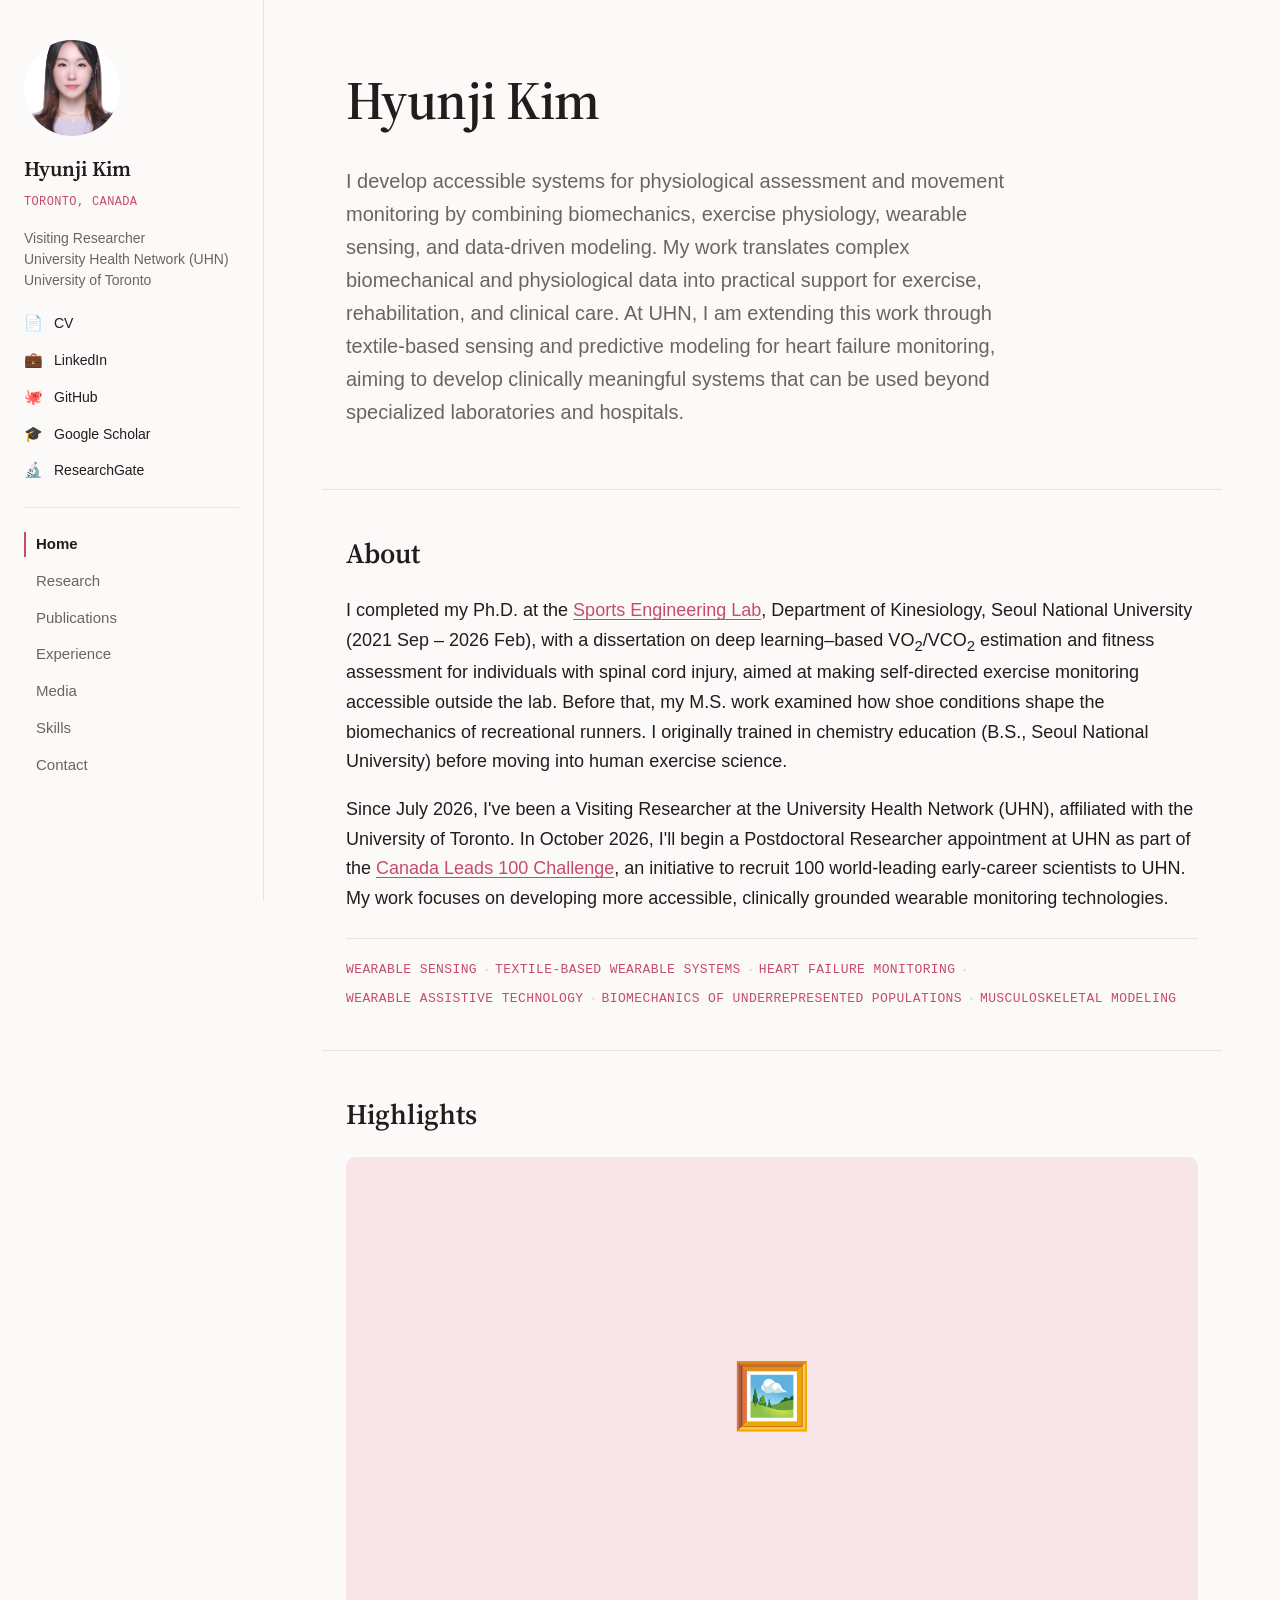
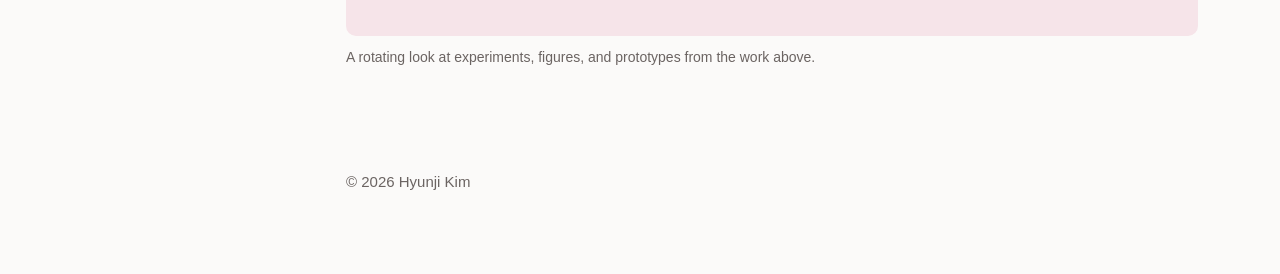
==== index.html @ 4e3962fc "Redesign Skills page so it reads as a page, not a CV dump - Languages: each on its own row with a fl" ====
<!doctype html>
<html lang="en">
<head>
<meta charset="UTF-8">
<meta name="viewport" content="width=device-width, initial-scale=1">
<title>Hyunji Kim</title>
<meta name="description" content="Hyunji Kim — Visiting Researcher, University Health Network (UHN) / University of Toronto. Wearable sensing, textile-based wearable systems, biomechanics.">
<link rel="stylesheet" href="style.css?v=5">
</head>
<body>

<div class="app-shell">
  <aside class="sidebar">
    <div class="sidebar-top">
      <div class="sidebar-photo">
        <img src="photo.jpg" alt="Hyunji Kim" onerror="this.style.display='none'; this.nextElementSibling.style.display='flex';">
        <div class="sidebar-photo-fallback">HK</div>
      </div>
      <div class="sidebar-id">
        <a class="sidebar-name" href="index.html">Hyunji Kim</a>
        <p class="sidebar-location">Toronto, Canada</p>
      </div>
    </div>
    <p class="sidebar-role">Visiting Researcher<br>University Health Network (UHN)<br>University of Toronto</p>
    <div class="sidebar-links">
      <a href="https://drive.google.com/file/d/1wwev5_-OX1BcI0KfvLyifdSJuhHzYDey/view?usp=sharing" target="_blank" rel="noopener" aria-label="CV"><span class="link-icon">📄</span><span class="link-label">CV</span></a>
      <a href="https://www.linkedin.com/in/hyunjikim1/" target="_blank" rel="noopener" aria-label="LinkedIn"><span class="link-icon">💼</span><span class="link-label">LinkedIn</span></a>
      <a href="https://github.com/HyunjiKimv" target="_blank" rel="noopener" aria-label="GitHub"><span class="link-icon">🐙</span><span class="link-label">GitHub</span></a>
      <a href="https://scholar.google.co.kr/citations?hl=ko&user=TRpmw5oAAAAJ" target="_blank" rel="noopener" aria-label="Google Scholar"><span class="link-icon">🎓</span><span class="link-label">Google Scholar</span></a>
      <a href="https://www.researchgate.net/profile/Hyunji-Kim-32" target="_blank" rel="noopener" aria-label="ResearchGate"><span class="link-icon">🔬</span><span class="link-label">ResearchGate</span></a>
    </div>
    <nav class="sidebar-nav">
      <a href="index.html" class="active">Home</a>
      <a href="research.html">Research</a>
      <a href="publications.html">Publications</a>
      <a href="experience.html">Experience</a>
      <a href="media.html">Media</a>
      <a href="skills.html">Skills</a>
      <a href="contact.html">Contact</a>
    </nav>
  </aside>

  <div class="main-col">
    <main>

      <section class="hero wrap">
        <h1>Hyunji Kim</h1>
        <p class="hero-lead">
          I develop accessible systems for physiological assessment and movement monitoring by combining biomechanics,
          exercise physiology, wearable sensing, and data-driven modeling. My work translates complex biomechanical and
          physiological data into practical support for exercise, rehabilitation, and clinical care. At UHN, I am extending
          this work through textile-based sensing and predictive modeling for heart failure monitoring, aiming to develop
          clinically meaningful systems that can be used beyond specialized laboratories and hospitals.
        </p>
      </section>

      <section id="about" class="section wrap">
        <h2>About</h2>
        <p>
          I completed my Ph.D. at the <a href="https://sports-engineering-lab.snu.ac.kr/" target="_blank" rel="noopener noreferrer">Sports Engineering Lab</a>, Department of Kinesiology, Seoul National
          University (2021 Sep – 2026 Feb), with a dissertation on deep learning–based VO<sub>2</sub>/VCO<sub>2</sub>
          estimation and fitness assessment for individuals with spinal cord injury, aimed at making
          self-directed exercise monitoring accessible outside the lab. Before that, my M.S. work examined
          how shoe conditions shape the biomechanics of recreational runners. I originally trained in
          chemistry education (B.S., Seoul National University) before moving into human exercise science.
        </p>
        <p>
          Since July 2026, I've been a Visiting Researcher at the University Health Network (UHN), affiliated
          with the University of Toronto. In October 2026, I'll begin a Postdoctoral Researcher appointment at UHN
          as part of the <a href="https://www.uhn.ca/corporate/News/Pages/canada-leads-uhn-launches-strategy-to-attract-world-leading-early-career-scientists.aspx"
         target="_blank" rel="noopener noreferrer">Canada Leads 100 Challenge</a>, an initiative to recruit 100 world-leading early-career scientists
          to UHN. My work focuses on developing more accessible, clinically grounded wearable monitoring technologies.
        </p>
        <div class="pillbox">
          <span class="pill">Wearable sensing</span>
          <span class="pill">Textile-based wearable systems</span>
          <span class="pill">Heart failure monitoring</span>
          <span class="pill">Wearable assistive technology</span>
          <span class="pill">Biomechanics of underrepresented populations</span>
          <span class="pill">Musculoskeletal modeling</span>
        </div>
      </section>

      <section id="highlights" class="section wrap">
        <h2>Highlights</h2>
        <div class="highlight-slideshow">
          <div class="highlight-slideshow-fallback">🖼️</div>
          <img class="highlight-slide" style="animation-delay:0s" src="images/highlights/1.jpg" alt="Research highlight 1" loading="lazy" onerror="this.style.display='none';">
          <img class="highlight-slide" style="animation-delay:5s" src="images/highlights/2.jpg" alt="Research highlight 2" loading="lazy" onerror="this.style.display='none';">
          <img class="highlight-slide" style="animation-delay:10s" src="images/highlights/3.jpg" alt="Research highlight 3" loading="lazy" onerror="this.style.display='none';">
          <img class="highlight-slide" style="animation-delay:15s" src="images/highlights/4.jpg" alt="Research highlight 4" loading="lazy" onerror="this.style.display='none';">
          <img class="highlight-slide" style="animation-delay:20s" src="images/highlights/5.jpg" alt="Research highlight 5" loading="lazy" onerror="this.style.display='none';">
        </div>
        <p class="highlight-caption">A rotating look at experiments, figures, and prototypes from the work above.</p>
      </section>

    </main>

    <footer class="site-footer wrap">
      <p>&copy; 2026 Hyunji Kim</p>
    </footer>
  </div>
</div>

</body>
</html>
---- style.css ----
@import url('https://fonts.googleapis.com/css2?family=Source+Serif+4:ital,opsz,wght@0,8..60,400..700;1,8..60,400..700&display=swap');

:root {
  --bg: #fbfaf9;
  --surface: #ffffff;
  --text: #201d1c;
  --text-muted: #6b6462;
  --border: #e7e2df;
  --accent: #c74b6b;
  --accent-soft: #f6e4e9;
  --radius: 10px;
  --max-width: 900px;
  --font-display: 'Source Serif 4', Georgia, 'Noto Serif KR', serif;
  --font-mono: ui-monospace, SFMono-Regular, Menlo, Consolas, monospace;
}

@media (prefers-color-scheme: dark) {
  :root {
    --bg: #16130f;
    --surface: #1e1a17;
    --text: #f1ece8;
    --text-muted: #ab9f9a;
    --border: #322c28;
    --accent: #e8879e;
    --accent-soft: #3a2229;
  }
}

* { box-sizing: border-box; }

html { scroll-behavior: smooth; }

body {
  margin: 0;
  background: var(--bg);
  color: var(--text);
  font-family: -apple-system, BlinkMacSystemFont, "Segoe UI", "Noto Sans KR", Pretendard, Roboto, sans-serif;
  line-height: 1.65;
  font-size: 18px;
}

h1, h2, h3, h4, h5, h6 {
  font-family: var(--font-display);
  font-weight: 600;
  margin: 0;
}

.wrap {
  max-width: var(--max-width);
  margin: 0 auto;
  padding: 0 24px;
}

/* App shell + persistent sidebar */
.app-shell {
  display: flex;
  align-items: flex-start;
}

.main-col {
  flex: 1;
  min-width: 0;
}

.sidebar {
  width: 264px;
  flex-shrink: 0;
  padding: 40px 24px;
  border-right: 1px solid var(--border);
  position: sticky;
  top: 0;
  height: 100vh;
  overflow-y: auto;
  display: flex;
  flex-direction: column;
  background: var(--bg);
  z-index: 20;
}

.sidebar-top {
  display: flex;
  flex-direction: column;
  align-items: flex-start;
}

.sidebar-photo {
  position: relative;
  width: 96px;
  height: 96px;
  border-radius: 50%;
  overflow: hidden;
  background: var(--accent-soft);
  margin-bottom: 16px;
  flex-shrink: 0;
}

.sidebar-photo img {
  width: 100%;
  height: 100%;
  object-fit: cover;
  display: block;
}

.sidebar-photo-fallback {
  display: none;
  width: 100%;
  height: 100%;
  align-items: center;
  justify-content: center;
  color: var(--accent);
  font-size: 26px;
  font-weight: 700;
}

.sidebar-id {
  display: flex;
  flex-direction: column;
}

.sidebar-name {
  display: block;
  font-family: var(--font-display);
  font-weight: 600;
  font-size: 21px;
  color: var(--text);
  text-decoration: none;
  margin-bottom: 6px;
}

.sidebar-location {
  font-family: var(--font-mono);
  font-size: 12px;
  text-transform: uppercase;
  letter-spacing: 0.03em;
  color: var(--accent);
  margin: 0;
}

.sidebar-role {
  font-size: 14px;
  line-height: 1.5;
  color: var(--text-muted);
  margin: 16px 0 20px;
}

.sidebar-links {
  display: flex;
  flex-direction: column;
  gap: 12px;
  padding-bottom: 24px;
  margin-bottom: 24px;
  border-bottom: 1px solid var(--border);
}

.sidebar-links a {
  display: flex;
  align-items: center;
  gap: 10px;
  font-size: 14px;
  color: var(--text);
  text-decoration: none;
}

.sidebar-links a:hover { color: var(--accent); }

.link-icon {
  display: inline-flex;
  width: 20px;
  flex-shrink: 0;
  font-size: 15px;
}

.sidebar-nav {
  display: flex;
  flex-direction: column;
  gap: 12px;
}

.sidebar-nav a {
  font-size: 15px;
  color: var(--text-muted);
  text-decoration: none;
  border-left: 2px solid transparent;
  padding-left: 10px;
}

.sidebar-nav a:hover { color: var(--text); }

.sidebar-nav a.active {
  color: var(--text);
  font-weight: 600;
  border-left-color: var(--accent);
}

@media (max-width: 860px) {
  .app-shell { flex-direction: column; }

  .sidebar {
    width: 100%;
    height: auto;
    max-height: 100vh;
    border-right: none;
    border-bottom: 1px solid var(--border);
    padding: 14px 20px;
    gap: 12px;
  }

  .sidebar-top {
    flex-direction: row;
    align-items: center;
    gap: 12px;
  }

  .sidebar-photo {
    width: 40px;
    height: 40px;
    margin-bottom: 0;
  }

  .sidebar-name { font-size: 17px; margin-bottom: 2px; }

  .sidebar-role { display: none; }

  .sidebar-links {
    flex-direction: row;
    gap: 18px;
    padding-bottom: 12px;
    margin-bottom: 12px;
    overflow-x: auto;
  }

  .sidebar-links a { flex-shrink: 0; }

  .link-label { display: none; }

  .link-icon { font-size: 20px; width: auto; }

  .sidebar-nav {
    flex-direction: row;
    overflow-x: auto;
    gap: 20px;
  }

  .sidebar-nav a {
    border-left: none;
    border-bottom: 2px solid transparent;
    padding-left: 0;
    padding-bottom: 3px;
    white-space: nowrap;
  }

  .sidebar-nav a.active {
    border-left-color: transparent;
    border-bottom-color: var(--accent);
  }
}

/* Hero */
.hero {
  padding: 56px 24px 40px;
}

.eyebrow {
  display: block;
  color: var(--accent);
  font-family: var(--font-display);
  font-style: normal;
  font-weight: 600;
  font-size: 19px;
  margin: 0 0 10px;
}

.hero h1 {
  font-family: var(--font-display);
  font-weight: 600;
  font-size: 54px;
  margin: 0 0 18px;
  letter-spacing: -0.01em;
}

.hero-lead {
  color: var(--text-muted);
  font-size: 20px;
  max-width: 60ch;
}

.hero-lead a,
#about p a {
  color: var(--accent);
  text-decoration-color: var(--accent);
  text-decoration-thickness: 1px;
  text-underline-offset: 3px;
}

.hero-lead a:hover,
#about p a:hover {
  color: var(--text);
  text-decoration-color: var(--accent);
}

.hero-links {
  display: flex;
  flex-wrap: wrap;
  gap: 10px;
  margin-top: 22px;
}


.btn {
  display: inline-block;
  padding: 9px 18px;
  border-radius: 999px;
  border: 1px solid var(--border);
  color: var(--text);
  text-decoration: none;
  font-size: 15px;
  background: var(--surface);
}

.btn:hover { border-color: var(--accent); color: var(--accent); }

.btn-primary {
  background: var(--accent);
  border-color: var(--accent);
  color: #fff;
}

.btn-primary:hover { color: #fff; opacity: 0.9; }

/* Sections */
.section {
  padding: 40px 24px;
  border-top: 1px solid var(--border);
}

.section h2 {
  font-family: var(--font-display);
  font-weight: 600;
  font-size: 28px;
  margin: 0 0 20px;
}

.sub {
  font-size: 25px;
  margin: 40px 0 16px;
  padding-bottom: 10px;
  border-bottom: 2px solid var(--border);
}

.sub:first-of-type { margin-top: 32px; }

/* Page title */
.page-title {
  font-size: 38px;
  margin-bottom: 24px;
  letter-spacing: -0.01em;
}

@media (max-width: 560px) {
  .page-title { font-size: 29px; }
}

.section-lead {
  color: var(--text-muted);
  font-size: 18px;
  margin: -8px 0 24px;
}

/* Research */
.research-list {
  display: flex;
  flex-direction: column;
}

.research-item {
  display: flex;
  gap: 24px;
  padding: 28px 0;
  border-bottom: 1px solid var(--border);
  text-decoration: none;
  color: var(--text);
}

.research-item:first-child { padding-top: 0; }
.research-item:last-child { border-bottom: none; }

.research-item:hover .research-item-body h3 { color: var(--accent); }

.research-item .card-media {
  width: 200px;
  flex-shrink: 0;
  border-radius: var(--radius);
  overflow: hidden;
}

.card-media {
  position: relative;
  width: 100%;
  aspect-ratio: 4 / 3;
  background: var(--accent-soft);
}

.card-media img {
  width: 100%;
  height: 100%;
  object-fit: cover;
  display: block;
}

.card-media-fallback {
  display: none;
  width: 100%;
  height: 100%;
  align-items: center;
  justify-content: center;
  font-size: 40px;
}

.research-item-body { flex: 1; min-width: 0; }

.research-item-body h3 {
  font-size: 22px;
  margin: 0 0 8px;
  transition: color 0.15s;
}

.research-item-body p {
  font-size: 16px;
  color: var(--text-muted);
  margin: 0 0 12px;
}

@media (max-width: 600px) {
  .research-item { flex-direction: column; gap: 14px; }
  .research-item .card-media { width: 100%; }
}

.keyword-tags {
  display: flex;
  flex-wrap: wrap;
  row-gap: 6px;
}

.kw {
  position: relative;
  font-family: var(--font-mono);
  color: var(--accent);
  font-size: 12px;
  text-transform: uppercase;
  letter-spacing: 0.03em;
  margin-right: 16px;
}

.kw:not(:last-child)::after {
  content: "";
  position: absolute;
  top: 50%;
  right: -10px;
  width: 3px;
  height: 3px;
  border-radius: 50%;
  background: var(--border);
  transform: translateY(-50%);
}

/* Publication highlights */
.pub-highlight-grid {
  display: grid;
  grid-template-columns: 1fr 1fr;
  gap: 16px;
  margin-bottom: 28px;
}

.pub-highlight-card {
  display: block;
  padding: 18px 20px;
  border: 1px solid var(--border);
  border-radius: var(--radius);
  background: var(--surface);
  text-decoration: none;
  color: var(--text);
}

.pub-highlight-card:hover { border-color: var(--accent); }

.pub-highlight-journal {
  color: var(--accent);
  font-size: 13px;
  font-weight: 600;
  text-transform: uppercase;
  letter-spacing: 0.03em;
  margin-bottom: 6px;
}

.pub-highlight-card h4 {
  font-size: 17px;
  margin: 0 0 8px;
  line-height: 1.4;
}

.pub-highlight-card p {
  font-size: 15px;
  color: var(--text-muted);
  margin: 0;
}

@media (max-width: 640px) {
  .pub-highlight-grid { grid-template-columns: 1fr; }
}

.pillbox {
  display: flex;
  flex-wrap: wrap;
  row-gap: 8px;
  margin-top: 24px;
  padding-top: 20px;
  border-top: 1px solid var(--border);
}

.pill {
  position: relative;
  font-family: var(--font-mono);
  color: var(--accent);
  font-size: 13px;
  text-transform: uppercase;
  letter-spacing: 0.03em;
  margin-right: 18px;
}

.pill:not(:last-child)::after {
  content: "";
  position: absolute;
  top: 50%;
  right: -11px;
  width: 3px;
  height: 3px;
  border-radius: 50%;
  background: var(--border);
  transform: translateY(-50%);
}


/* Publication list (year-grouped) */

.pub-year {
  color: var(--accent);
  font-weight: 700;
  font-size: 16px;
  margin: 24px 0 12px;
}

.pub-year:first-of-type { margin-top: 0; }

.pub-entry {
  margin-bottom: 20px;
  padding-left: 16px;
  border-left: 2px solid var(--accent-soft);
}

.pub-title {
  display: block;
  font-weight: 600;
  font-size: 18px;
  color: var(--text);
  text-decoration: none;
  margin-bottom: 5px;
}

a.pub-title:hover { color: var(--accent); text-decoration: underline; }

.pub-authors {
  font-size: 15px;
  color: var(--text-muted);
  margin-bottom: 3px;
}

.pub-venue {
  font-size: 14px;
  color: var(--text-muted);
  font-style: italic;
}

.pub-venue .tag {
  font-style: normal;
  margin-left: 6px;
}

.pub-status {
  color: var(--accent);
  font-style: normal;
  font-weight: 600;
}

/* Timeline */
.timeline {
  list-style: none;
  margin: 0;
  padding: 0;
}

.timeline li {
  display: grid;
  grid-template-columns: 140px 1fr;
  gap: 16px;
  padding: 18px 0;
  border-bottom: 1px solid var(--border);
}

.timeline li:last-child { border-bottom: none; }

.tl-date {
  color: var(--text-muted);
  font-size: 15px;
  padding-top: 2px;
}

.tl-title { font-weight: 600; font-size: 17px; }

.tl-meta {
  color: var(--accent);
  font-size: 15px;
  margin: 4px 0 6px;
}

.tl-body p {
  margin: 0;
  color: var(--text-muted);
  font-size: 16px;
}

.tl-detail {
  border: none;
  border-radius: 0;
  margin: 0;
  background: transparent;
}

.tl-detail summary {
  padding: 0;
  font-weight: 400;
  font-size: 15px;
  color: var(--accent);
  list-style: none;
}

.tl-detail summary::-webkit-details-marker { display: none; }

.tl-detail p {
  margin: 6px 0 0;
  color: var(--text-muted);
  font-size: 16px;
}

@media (max-width: 560px) {
  .timeline li { grid-template-columns: 1fr; gap: 4px; }
}

/* Publications */
details {
  border: 1px solid var(--border);
  border-radius: var(--radius);
  margin-bottom: 10px;
  background: var(--surface);
}

summary {
  cursor: pointer;
  padding: 14px 18px;
  font-weight: 600;
  font-size: 16px;
}


.tag {
  display: inline-block;
  background: var(--accent-soft);
  color: var(--accent);
  font-size: 12px;
  padding: 2px 9px;
  border-radius: 999px;
  margin-left: 4px;
}

/* Plain lists */
.plain-list {
  padding-left: 20px;
  margin: 0;
}

.plain-list li {
  margin-bottom: 8px;
  font-size: 16px;
  color: var(--text-muted);
}

.plain-list.compact li { margin-bottom: 4px; }

/* Media */
.callout {
  background: var(--surface);
  border: 1px solid var(--border);
  border-radius: var(--radius);
  padding: 16px 20px;
  color: var(--text-muted);
  font-size: 16px;
  margin-bottom: 20px;
}

.media-grid {
  display: grid;
  grid-template-columns: 1fr 1fr;
  gap: 16px;
}

.media-card {
  display: block;
  border: 1px solid var(--border);
  border-radius: var(--radius);
  background: var(--surface);
  overflow: hidden;
  text-decoration: none;
  color: var(--text);
}

.media-card:hover { border-color: var(--accent); }

.media-thumb {
  width: 100%;
  aspect-ratio: 16 / 9;
  object-fit: cover;
  display: block;
}

.media-card-body {
  padding: 14px 16px;
}

.media-date {
  color: var(--text-muted);
  font-size: 13px;
  display: block;
  margin-bottom: 6px;
}

.media-card-body h4 {
  font-size: 16px;
  line-height: 1.4;
  margin: 0 0 10px;
}

@media (max-width: 640px) {
  .media-grid { grid-template-columns: 1fr; }
}

/* Skills */
.skill-block {
  padding: 18px 0;
  border-bottom: 1px solid var(--border);
}

.skill-block:last-child { border-bottom: none; }

.skill-block .sub { margin: 0 0 10px; }

.skill-block p {
  margin: 0;
  color: var(--text-muted);
  font-size: 16px;
}

@media (max-width: 640px) {
  .hero h1 { font-size: 38px; }
}

/* Footer */
.site-footer {
  padding: 32px 24px 64px;
  color: var(--text-muted);
  font-size: 15px;
}

/* Research subpages */
.research-page { padding-top: 40px; }

.back-link {
  display: inline-block;
  margin-bottom: 20px;
  color: var(--accent);
  text-decoration: none;
  font-size: 16px;
}

.back-link:hover { text-decoration: underline; }

.research-page .eyebrow { margin-bottom: 8px; }

.research-page h1 {
  font-size: 34px;
  margin: 0 0 16px;
  letter-spacing: -0.01em;
}

.research-page .keyword-tags { margin-bottom: 28px; }

.research-page h2 {
  font-size: 20px;
  margin: 32px 0 12px;
}

.research-page p {
  color: var(--text-muted);
  font-size: 17px;
}

.research-page .plain-list a {
  color: inherit;
  text-decoration: none;
}

.research-page .plain-list a:hover {
  color: var(--accent);
  text-decoration: underline;
}

/* Figure gallery (research subpages) */
.fig-scroll {
  display: flex;
  gap: 16px;
  overflow-x: auto;
  scroll-snap-type: x mandatory;
  padding-bottom: 10px;
  margin: 0 -24px;
  padding-left: 24px;
  padding-right: 24px;
  -webkit-overflow-scrolling: touch;
  scrollbar-width: thin;
  scrollbar-color: var(--accent) transparent;
}

.fig-scroll::-webkit-scrollbar { height: 6px; }
.fig-scroll::-webkit-scrollbar-thumb { background: var(--border); border-radius: 999px; }
.fig-scroll::-webkit-scrollbar-thumb:hover { background: var(--accent); }

.fig-item {
  flex: 0 0 300px;
  scroll-snap-align: start;
  margin: 0;
}

.fig-media {
  position: relative;
  width: 100%;
  aspect-ratio: 4 / 3;
  border-radius: var(--radius);
  overflow: hidden;
  background: var(--accent-soft);
}

.fig-media img {
  width: 100%;
  height: 100%;
  object-fit: cover;
  display: block;
}

.fig-media-fallback {
  display: none;
  width: 100%;
  height: 100%;
  align-items: center;
  justify-content: center;
  font-size: 32px;
}

.fig-item figcaption {
  margin-top: 8px;
  font-size: 14px;
  color: var(--text-muted);
}

@media (max-width: 560px) {
  .fig-item { flex-basis: 240px; }
}

/* Home highlight slideshow */
.highlight-slideshow {
  position: relative;
  width: 100%;
  aspect-ratio: 16 / 9;
  border-radius: var(--radius);
  overflow: hidden;
  background: var(--accent-soft);
}

.highlight-slideshow-fallback {
  position: absolute;
  inset: 0;
  display: flex;
  align-items: center;
  justify-content: center;
  font-size: 64px;
  z-index: 0;
}

.highlight-slide {
  position: absolute;
  inset: 0;
  width: 100%;
  height: 100%;
  object-fit: cover;
  opacity: 0;
  z-index: 1;
  animation: highlight-fade 25s infinite;
}


@keyframes highlight-fade {
  0% { opacity: 0; }
  2% { opacity: 1; }
  18% { opacity: 1; }
  20% { opacity: 0; }
  100% { opacity: 0; }
}

.highlight-caption {
  margin-top: 10px;
  font-size: 14px;
  color: var(--text-muted);
}

/* Skills page */
.lang-list {
  list-style: none;
  margin: 0;
  padding: 0;
}

.lang-list li {
  display: flex;
  align-items: center;
  gap: 16px;
  padding: 14px 0;
  border-bottom: 1px solid var(--border);
}

.lang-list li:last-child { border-bottom: none; }

.lang-flag { font-size: 28px; line-height: 1; }

.lang-name {
  font-weight: 600;
  min-width: 90px;
}

.lang-level {
  color: var(--text-muted);
  font-size: 14px;
  flex: 1;
}

.lang-dots {
  display: flex;
  gap: 5px;
  flex-shrink: 0;
}

.lang-dots .dot {
  width: 9px;
  height: 9px;
  border-radius: 50%;
  background: var(--border);
}

.lang-dots .dot.on { background: var(--accent); }

.skill-card-grid {
  display: grid;
  grid-template-columns: repeat(3, 1fr);
  gap: 12px;
}

.skill-card {
  display: flex;
  align-items: flex-start;
  gap: 10px;
  padding: 14px;
  border: 1px solid var(--border);
  border-radius: var(--radius);
  background: var(--surface);
}

.skill-card-icon { font-size: 20px; line-height: 1.3; }

.skill-card-title {
  font-size: 14px;
  font-weight: 600;
  line-height: 1.4;
}

.skill-card-title small {
  display: block;
  font-weight: 400;
  color: var(--text-muted);
  font-size: 12px;
  margin-top: 3px;
}

@media (max-width: 700px) {
  .skill-card-grid { grid-template-columns: repeat(2, 1fr); }
}

@media (max-width: 480px) {
  .skill-card-grid { grid-template-columns: 1fr; }
}

.skill-group { margin-bottom: 20px; }
.skill-group:last-child { margin-bottom: 0; }

.skill-group-label {
  font-family: var(--font-mono);
  font-size: 12px;
  text-transform: uppercase;
  letter-spacing: 0.03em;
  color: var(--accent);
  margin: 0 0 10px;
}

.icon-list {
  list-style: none;
  margin: 0;
  padding: 0;
}

.icon-list li {
  display: flex;
  align-items: flex-start;
  gap: 12px;
  padding: 10px 0;
  color: var(--text-muted);
  font-size: 16px;
}

.icon-list-icon { flex-shrink: 0; font-size: 18px; line-height: 1.5; }

.membership-list {
  list-style: none;
  margin: 0;
  padding: 0;
}

.membership-list li {
  display: flex;
  justify-content: space-between;
  align-items: baseline;
  gap: 16px;
  padding: 12px 0;
  border-bottom: 1px solid var(--border);
}

.membership-list li:last-child { border-bottom: none; }

.membership-name { color: var(--text); }

.membership-year {
  flex-shrink: 0;
  font-family: var(--font-mono);
  font-size: 13px;
  color: var(--accent);
  white-space: nowrap;
}
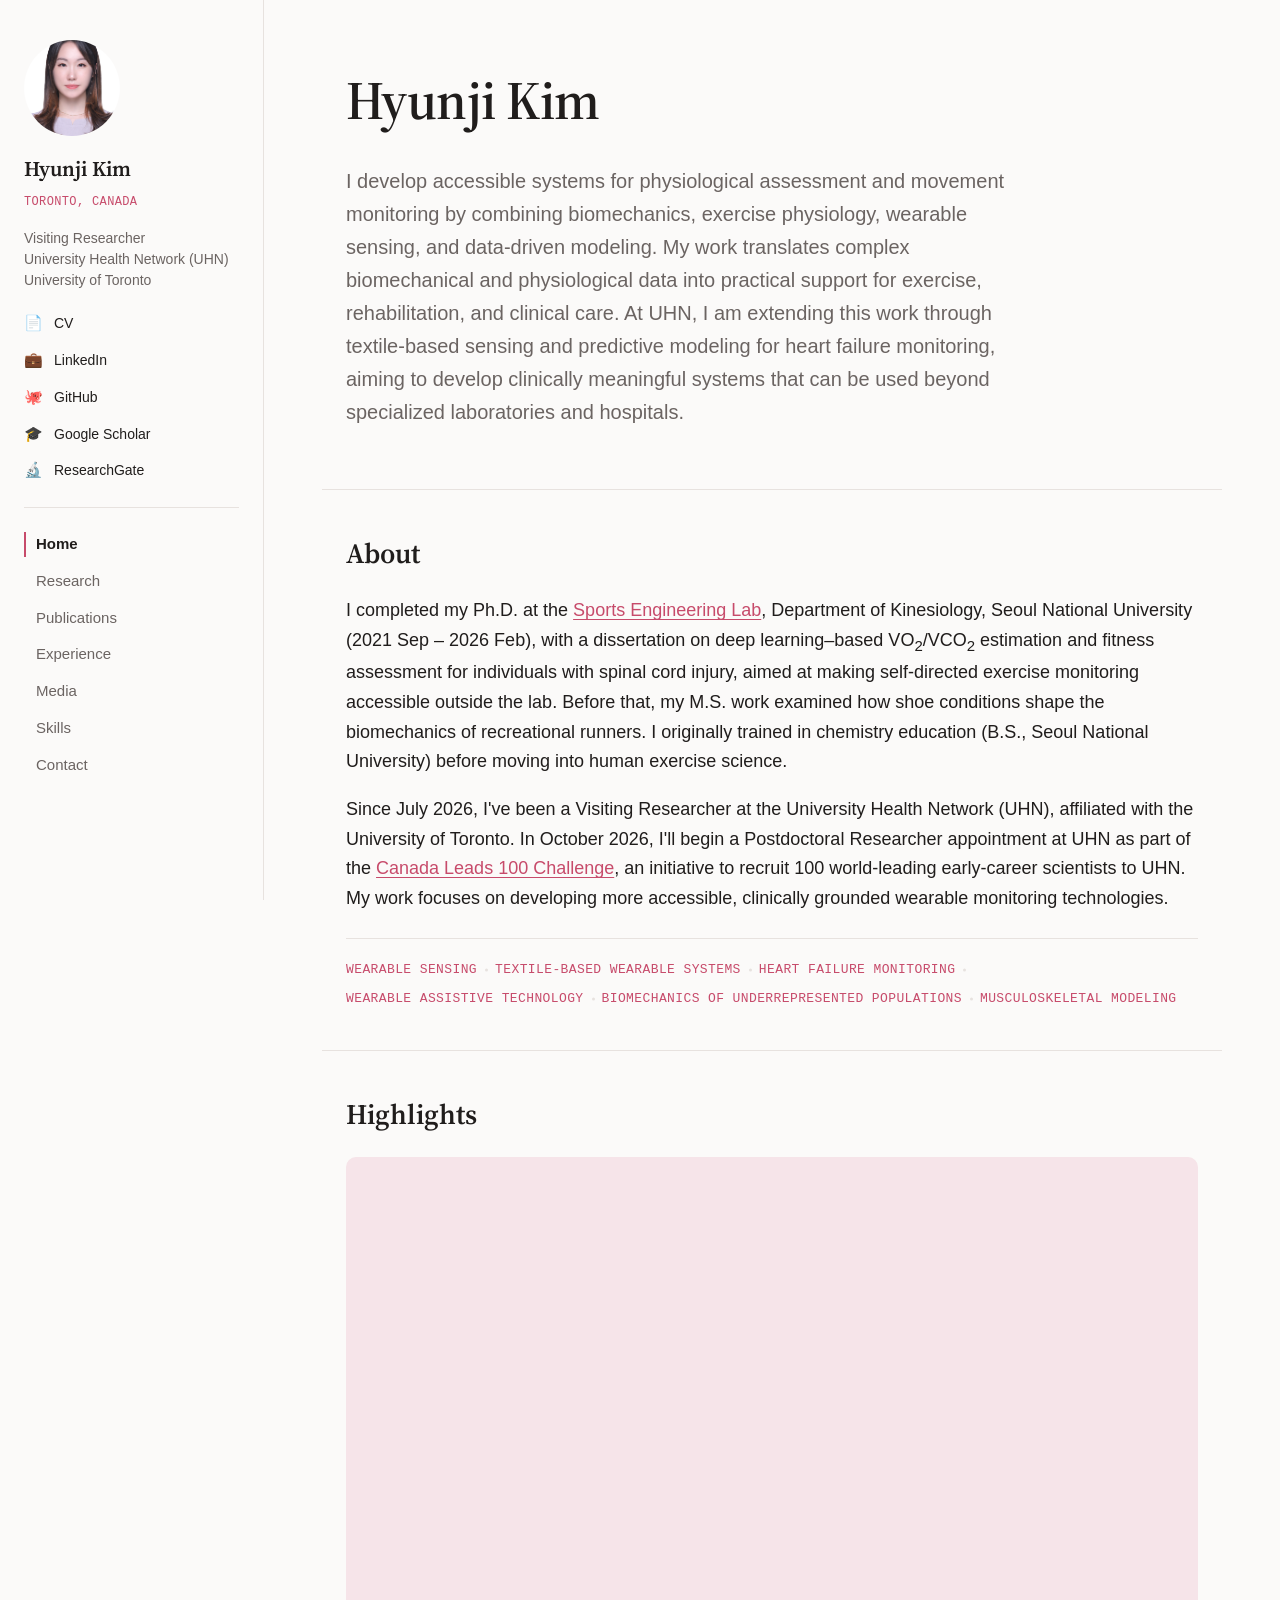
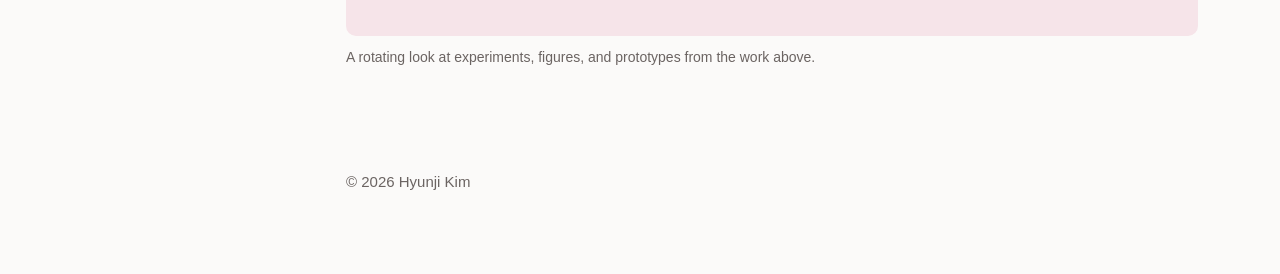
==== commit 7eec92ce: "Wire up the 4 uploaded highlight photos, fix cross-fade glitch - Point the home page slideshow at th" ====
--- a/index.html
+++ b/index.html
@@ -5,7 +5,7 @@
 <meta name="viewport" content="width=device-width, initial-scale=1">
 <title>Hyunji Kim</title>
 <meta name="description" content="Hyunji Kim — Visiting Researcher, University Health Network (UHN) / University of Toronto. Wearable sensing, textile-based wearable systems, biomechanics.">
-<link rel="stylesheet" href="style.css?v=5">
+<link rel="stylesheet" href="style.css?v=9">
 </head>
 <body>
 
@@ -84,12 +84,10 @@
       <section id="highlights" class="section wrap">
         <h2>Highlights</h2>
         <div class="highlight-slideshow">
-          <div class="highlight-slideshow-fallback">🖼️</div>
-          <img class="highlight-slide" style="animation-delay:0s" src="images/highlights/1.jpg" alt="Research highlight 1" loading="lazy" onerror="this.style.display='none';">
-          <img class="highlight-slide" style="animation-delay:5s" src="images/highlights/2.jpg" alt="Research highlight 2" loading="lazy" onerror="this.style.display='none';">
-          <img class="highlight-slide" style="animation-delay:10s" src="images/highlights/3.jpg" alt="Research highlight 3" loading="lazy" onerror="this.style.display='none';">
-          <img class="highlight-slide" style="animation-delay:15s" src="images/highlights/4.jpg" alt="Research highlight 4" loading="lazy" onerror="this.style.display='none';">
-          <img class="highlight-slide" style="animation-delay:20s" src="images/highlights/5.jpg" alt="Research highlight 5" loading="lazy" onerror="this.style.display='none';">
+          <img class="highlight-slide" style="animation-delay:0s" src="images/highlights/main1.jpg" alt="Research highlight 1" loading="lazy" onerror="this.style.display='none';">
+          <img class="highlight-slide" style="animation-delay:5s" src="images/highlights/main2.png" alt="Research highlight 2" loading="lazy" onerror="this.style.display='none';">
+          <img class="highlight-slide" style="animation-delay:10s" src="images/highlights/main3.png" alt="Research highlight 3" loading="lazy" onerror="this.style.display='none';">
+          <img class="highlight-slide" style="animation-delay:15s" src="images/highlights/main4.png" alt="Research highlight 4" loading="lazy" onerror="this.style.display='none';">
         </div>
         <p class="highlight-caption">A rotating look at experiments, figures, and prototypes from the work above.</p>
       </section>
--- a/style.css
+++ b/style.css
@@ -39,6 +39,19 @@
   font-size: 18px;
 }
 
+/* Default link color everywhere (overridden by more specific rules like .btn, nav, cards) */
+a {
+  color: var(--accent);
+  text-decoration-color: var(--accent);
+  text-decoration-thickness: 1px;
+  text-underline-offset: 3px;
+}
+
+a:hover {
+  color: var(--text);
+  text-decoration-color: var(--accent);
+}
+
 h1, h2, h3, h4, h5, h6 {
   font-family: var(--font-display);
   font-weight: 600;
@@ -284,19 +297,6 @@
   max-width: 60ch;
 }
 
-.hero-lead a,
-#about p a {
-  color: var(--accent);
-  text-decoration-color: var(--accent);
-  text-decoration-thickness: 1px;
-  text-underline-offset: 3px;
-}
-
-.hero-lead a:hover,
-#about p a:hover {
-  color: var(--text);
-  text-decoration-color: var(--accent);
-}
 
 .hero-links {
   display: flex;
@@ -813,12 +813,10 @@
 }
 
 .research-page .plain-list a {
-  color: inherit;
   text-decoration: none;
 }
 
 .research-page .plain-list a:hover {
-  color: var(--accent);
   text-decoration: underline;
 }
 
@@ -892,15 +890,6 @@
   background: var(--accent-soft);
 }
 
-.highlight-slideshow-fallback {
-  position: absolute;
-  inset: 0;
-  display: flex;
-  align-items: center;
-  justify-content: center;
-  font-size: 64px;
-  z-index: 0;
-}
 
 .highlight-slide {
   position: absolute;
@@ -910,15 +899,15 @@
   object-fit: cover;
   opacity: 0;
   z-index: 1;
-  animation: highlight-fade 25s infinite;
+  animation: highlight-fade 20s infinite;
 }
 
 
 @keyframes highlight-fade {
   0% { opacity: 0; }
-  2% { opacity: 1; }
-  18% { opacity: 1; }
-  20% { opacity: 0; }
+  2.5% { opacity: 1; }
+  22.5% { opacity: 1; }
+  25% { opacity: 0; }
   100% { opacity: 0; }
 }
 
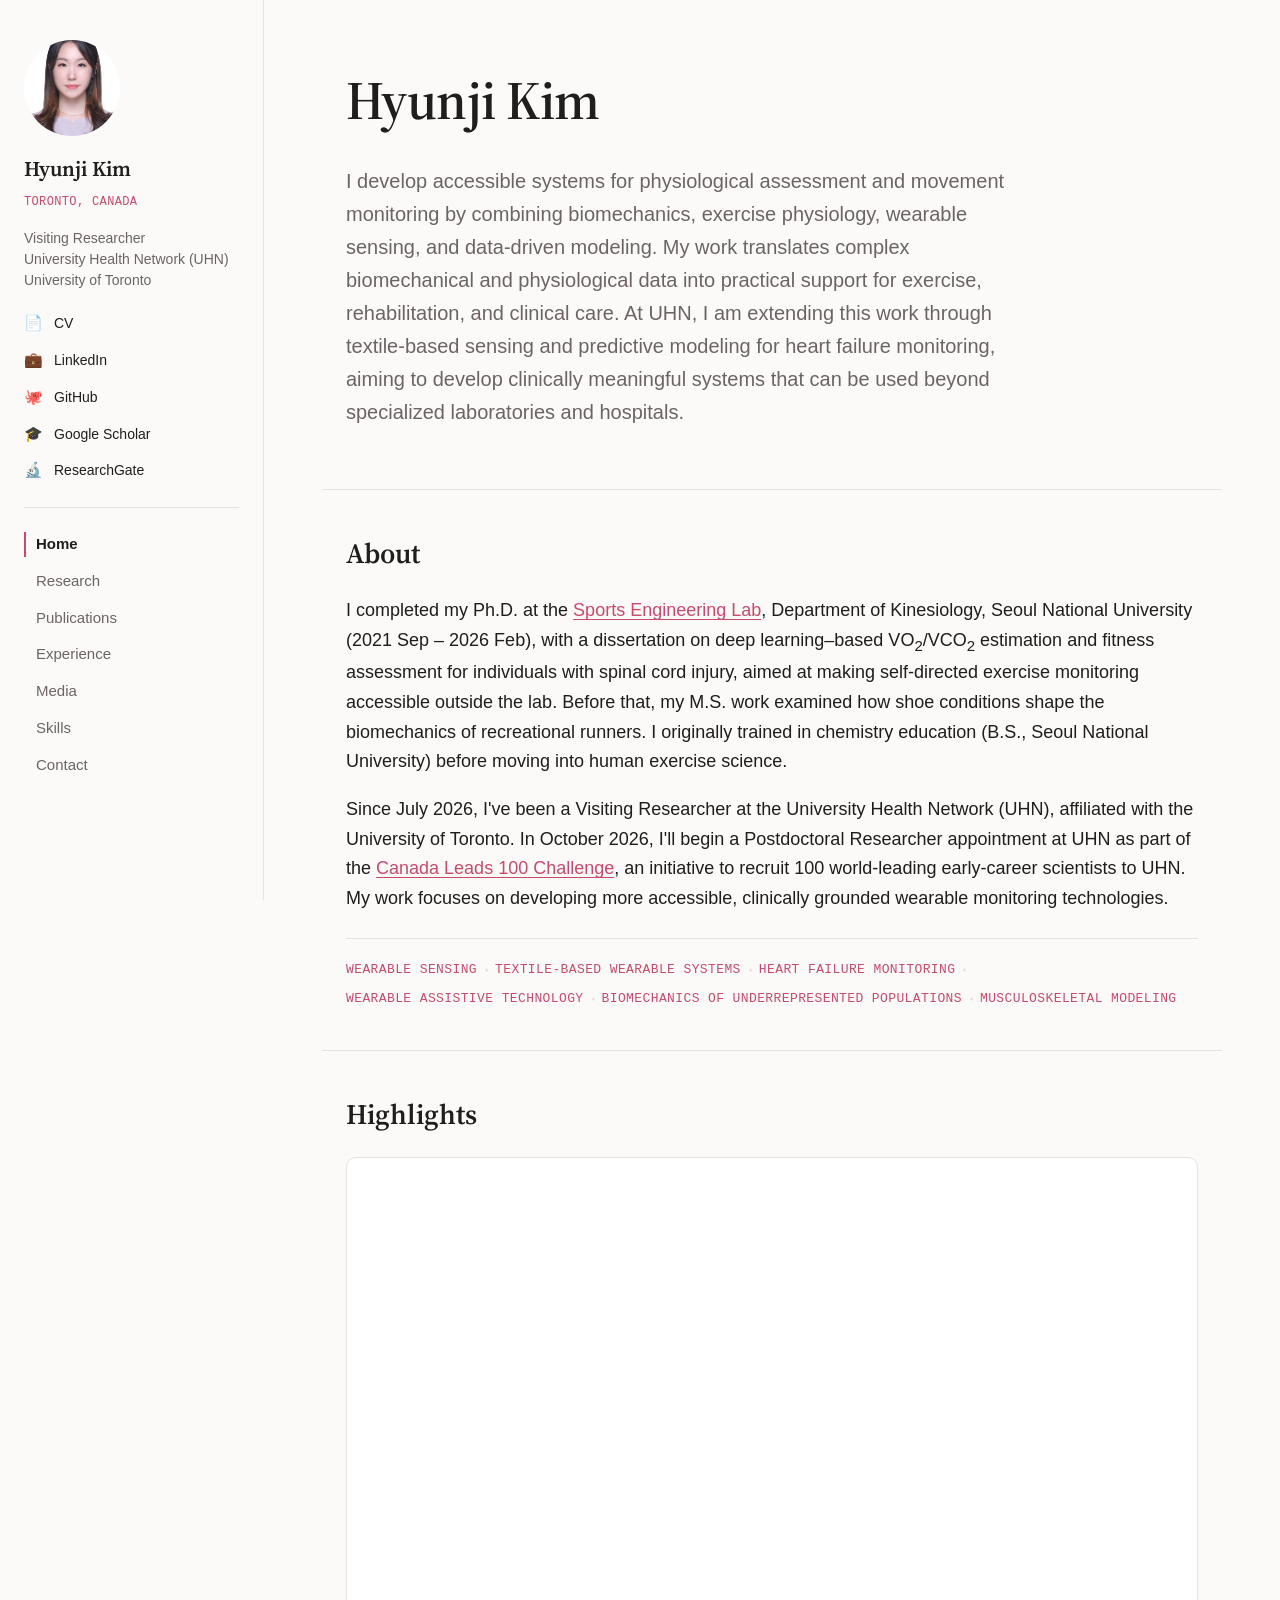
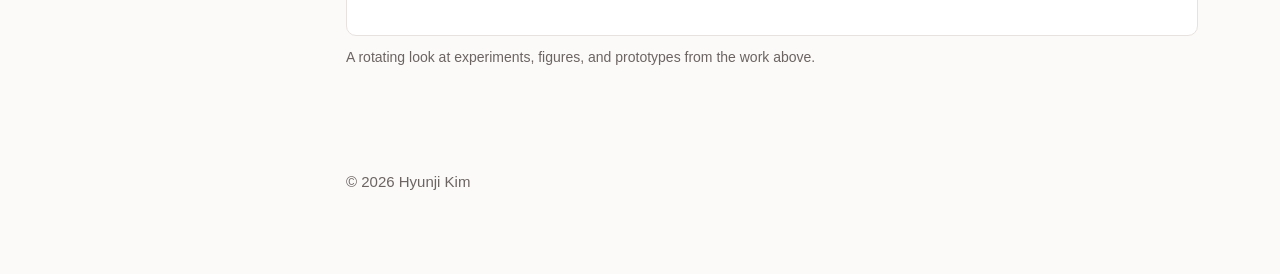
==== commit 1bc28458: "Stop cropping highlight slideshow images, switch pink to white background object-fit: cover was crop" ====
--- a/index.html
+++ b/index.html
@@ -5,7 +5,7 @@
 <meta name="viewport" content="width=device-width, initial-scale=1">
 <title>Hyunji Kim</title>
 <meta name="description" content="Hyunji Kim — Visiting Researcher, University Health Network (UHN) / University of Toronto. Wearable sensing, textile-based wearable systems, biomechanics.">
-<link rel="stylesheet" href="style.css?v=9">
+<link rel="stylesheet" href="style.css?v=10">
 </head>
 <body>
 
--- a/style.css
+++ b/style.css
@@ -887,7 +887,8 @@
   aspect-ratio: 16 / 9;
   border-radius: var(--radius);
   overflow: hidden;
-  background: var(--accent-soft);
+  background: var(--surface);
+  border: 1px solid var(--border);
 }
 
 
@@ -896,7 +897,7 @@
   inset: 0;
   width: 100%;
   height: 100%;
-  object-fit: cover;
+  object-fit: contain;
   opacity: 0;
   z-index: 1;
   animation: highlight-fade 20s infinite;
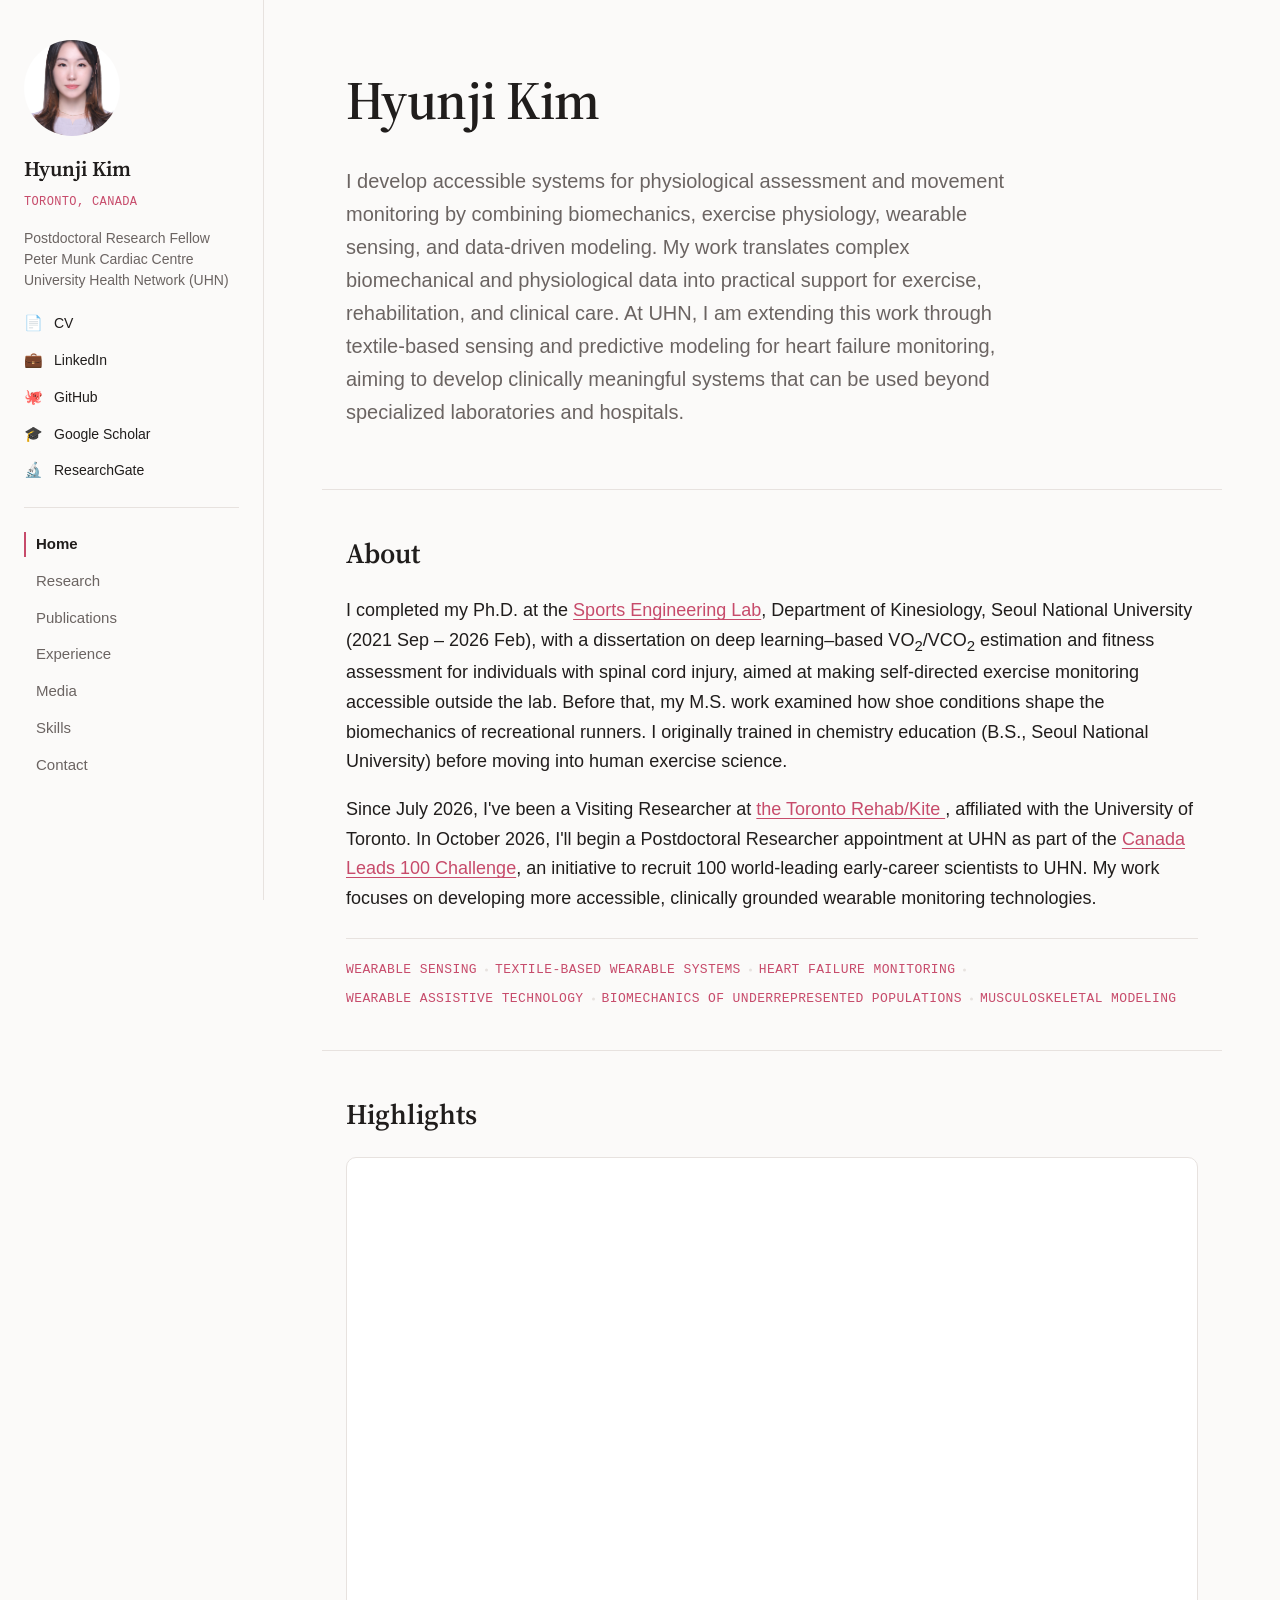
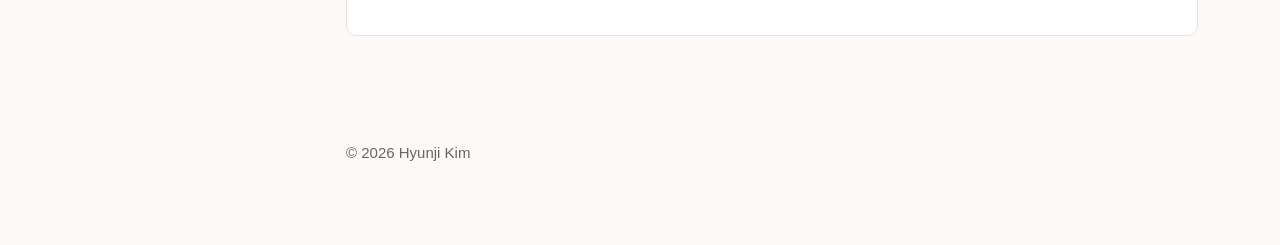
==== commit 530de5cb: "Update index.html" ====
--- a/index.html
+++ b/index.html
@@ -4,7 +4,7 @@
 <meta charset="UTF-8">
 <meta name="viewport" content="width=device-width, initial-scale=1">
 <title>Hyunji Kim</title>
-<meta name="description" content="Hyunji Kim — Visiting Researcher, University Health Network (UHN) / University of Toronto. Wearable sensing, textile-based wearable systems, biomechanics.">
+<meta name="description" content="Hyunji Kim — Postdoctoral Research Fellow, University Health Network (UHN). Wearable sensing, textile-based wearable systems, biomechanics.">
 <link rel="stylesheet" href="style.css?v=10">
 </head>
 <body>
@@ -21,7 +21,7 @@
         <p class="sidebar-location">Toronto, Canada</p>
       </div>
     </div>
-    <p class="sidebar-role">Visiting Researcher<br>University Health Network (UHN)<br>University of Toronto</p>
+    <p class="sidebar-role">Postdoctoral Research Fellow<br>Peter Munk Cardiac Centre<br>University Health Network (UHN)</p>
     <div class="sidebar-links">
       <a href="https://drive.google.com/file/d/1wwev5_-OX1BcI0KfvLyifdSJuhHzYDey/view?usp=sharing" target="_blank" rel="noopener" aria-label="CV"><span class="link-icon">📄</span><span class="link-label">CV</span></a>
       <a href="https://www.linkedin.com/in/hyunjikim1/" target="_blank" rel="noopener" aria-label="LinkedIn"><span class="link-icon">💼</span><span class="link-label">LinkedIn</span></a>
@@ -65,7 +65,7 @@
           chemistry education (B.S., Seoul National University) before moving into human exercise science.
         </p>
         <p>
-          Since July 2026, I've been a Visiting Researcher at the University Health Network (UHN), affiliated
+          Since July 2026, I've been a Visiting Researcher at <a href="https://kite-uhn.com/labs" target="_blank" rel="noopener noreferrer">the Toronto Rehab/Kite </a>, affiliated
           with the University of Toronto. In October 2026, I'll begin a Postdoctoral Researcher appointment at UHN
           as part of the <a href="https://www.uhn.ca/corporate/News/Pages/canada-leads-uhn-launches-strategy-to-attract-world-leading-early-career-scientists.aspx"
          target="_blank" rel="noopener noreferrer">Canada Leads 100 Challenge</a>, an initiative to recruit 100 world-leading early-career scientists
@@ -89,7 +89,7 @@
           <img class="highlight-slide" style="animation-delay:10s" src="images/highlights/main3.png" alt="Research highlight 3" loading="lazy" onerror="this.style.display='none';">
           <img class="highlight-slide" style="animation-delay:15s" src="images/highlights/main4.png" alt="Research highlight 4" loading="lazy" onerror="this.style.display='none';">
         </div>
-        <p class="highlight-caption">A rotating look at experiments, figures, and prototypes from the work above.</p>
+        <p class=""</p>
       </section>
 
     </main>
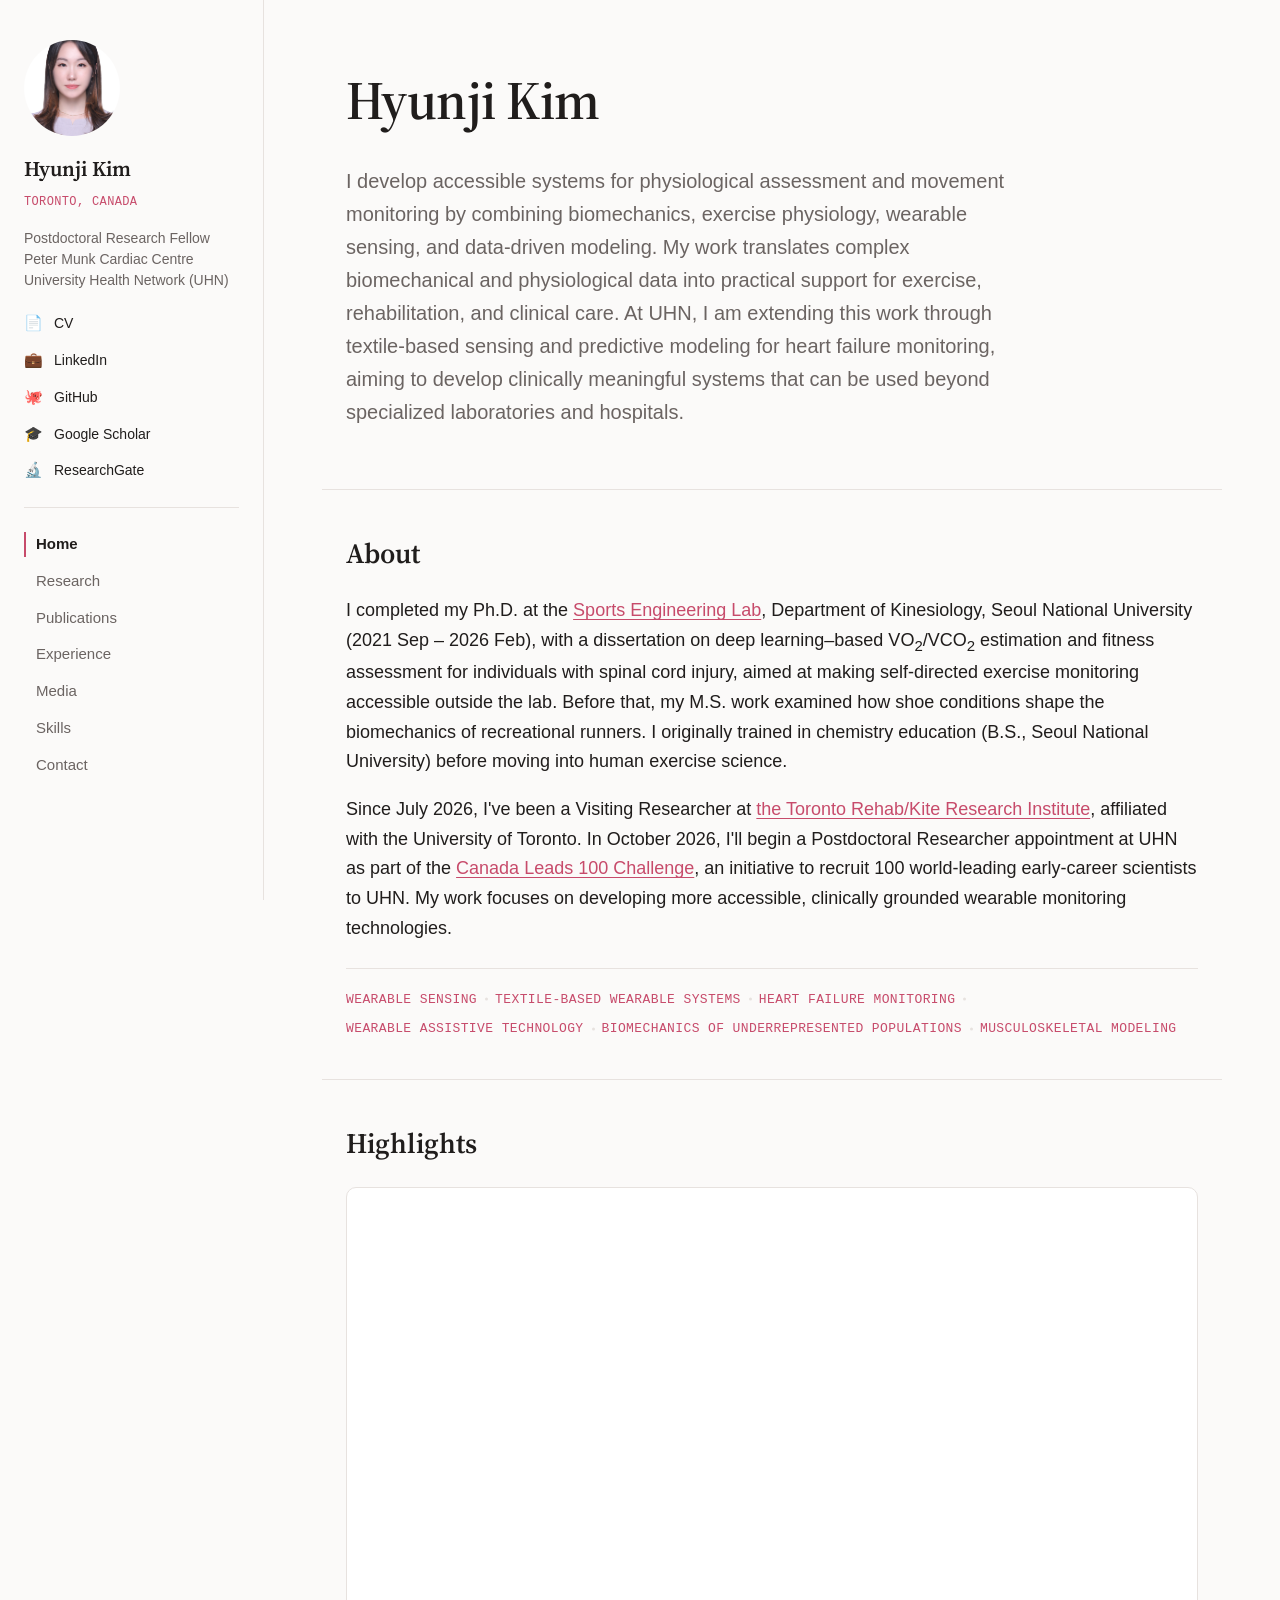
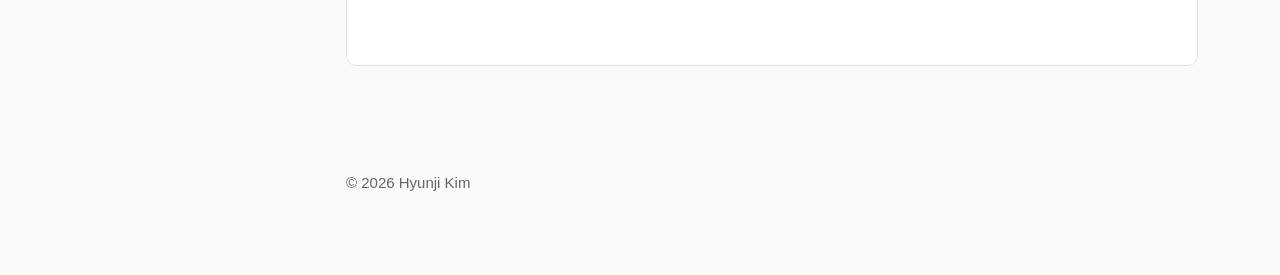
==== commit 138c0ae0: "Update index.html" ====
--- a/index.html
+++ b/index.html
@@ -65,7 +65,7 @@
           chemistry education (B.S., Seoul National University) before moving into human exercise science.
         </p>
         <p>
-          Since July 2026, I've been a Visiting Researcher at <a href="https://kite-uhn.com/labs" target="_blank" rel="noopener noreferrer">the Toronto Rehab/Kite </a>, affiliated
+          Since July 2026, I've been a Visiting Researcher at <a href="https://kite-uhn.com/labs" target="_blank" rel="noopener noreferrer">the Toronto Rehab/Kite Research Institute</a>, affiliated
           with the University of Toronto. In October 2026, I'll begin a Postdoctoral Researcher appointment at UHN
           as part of the <a href="https://www.uhn.ca/corporate/News/Pages/canada-leads-uhn-launches-strategy-to-attract-world-leading-early-career-scientists.aspx"
          target="_blank" rel="noopener noreferrer">Canada Leads 100 Challenge</a>, an initiative to recruit 100 world-leading early-career scientists
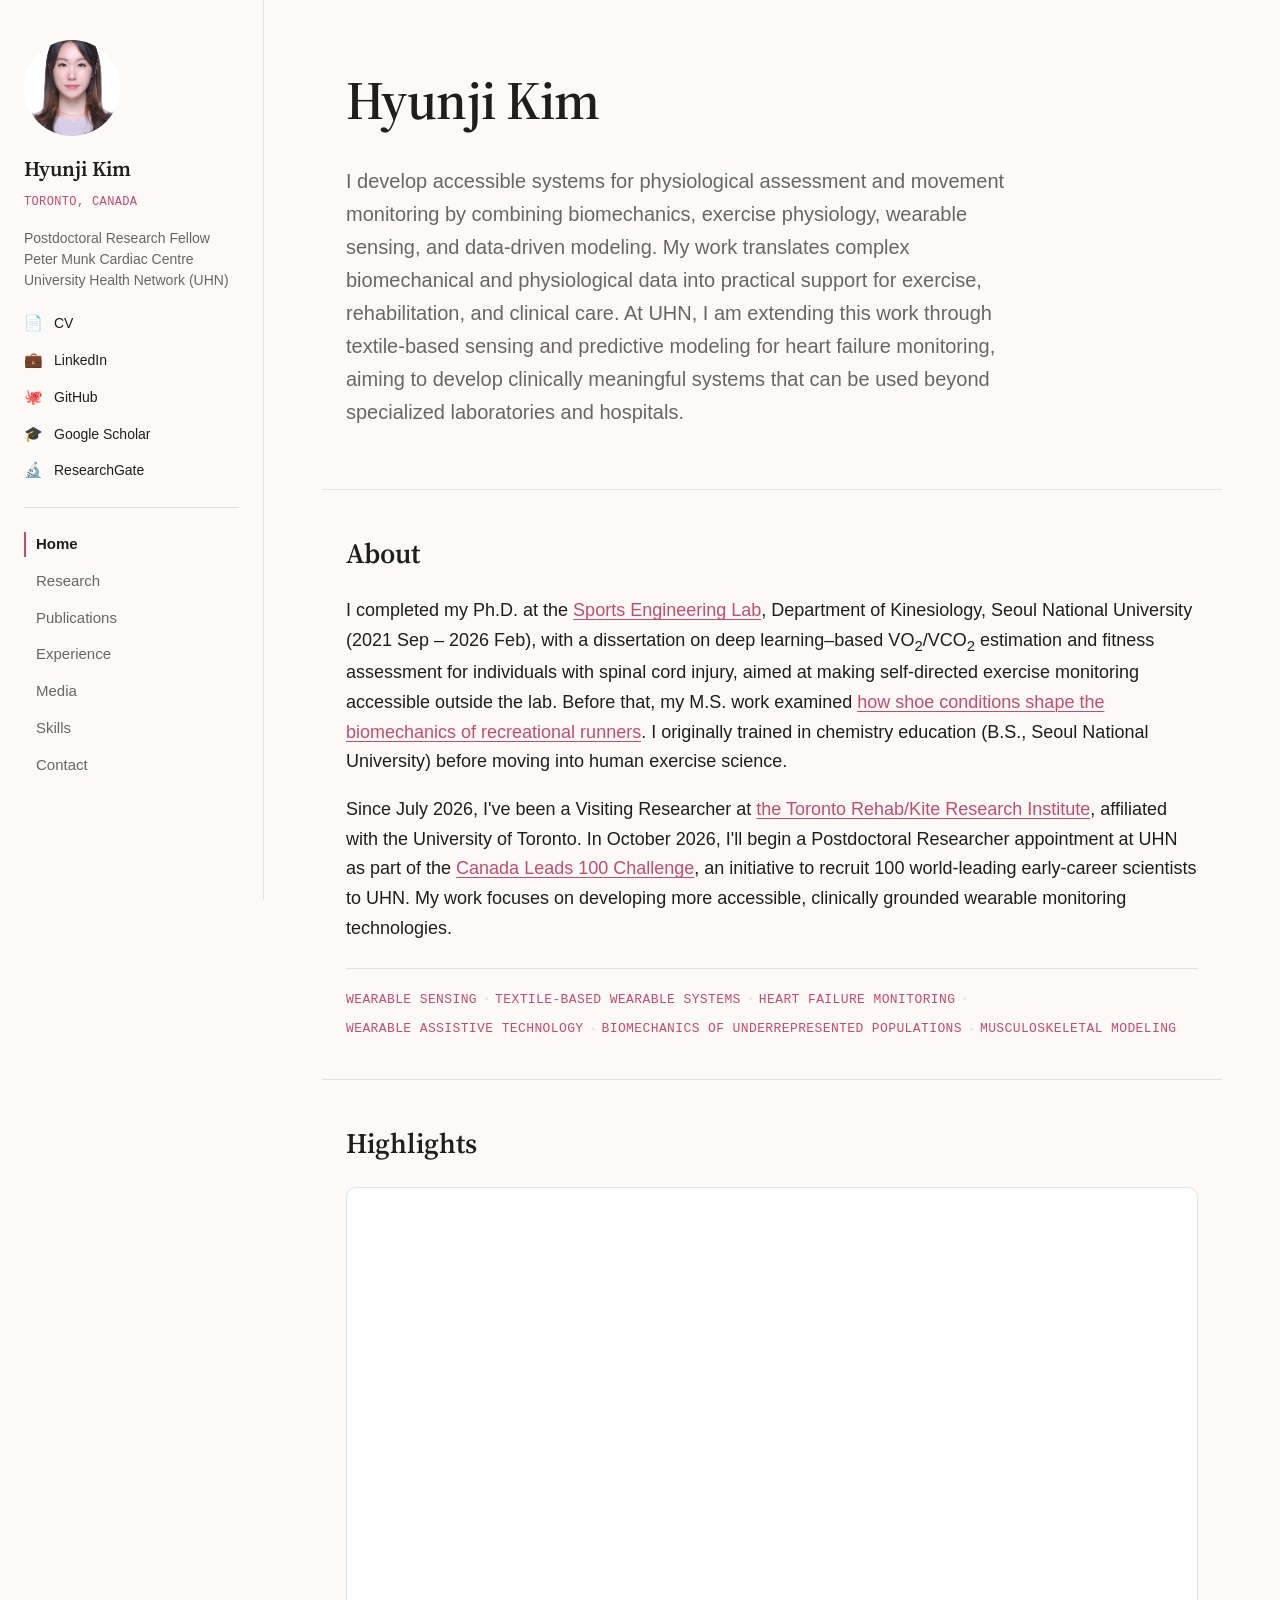
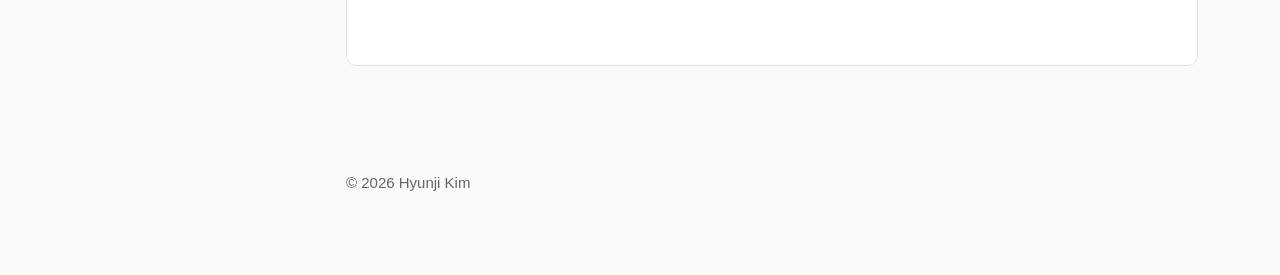
==== commit 5e202cdf: "Update index.html - update thesis" ====
--- a/index.html
+++ b/index.html
@@ -61,7 +61,7 @@
           University (2021 Sep – 2026 Feb), with a dissertation on deep learning–based VO<sub>2</sub>/VCO<sub>2</sub>
           estimation and fitness assessment for individuals with spinal cord injury, aimed at making
           self-directed exercise monitoring accessible outside the lab. Before that, my M.S. work examined
-          how shoe conditions shape the biomechanics of recreational runners. I originally trained in
+          <a href="https://s-space.snu.ac.kr/handle/10371/178628" target="_blank" rel="noopener noreferrer">how shoe conditions shape the biomechanics of recreational runners</a>. I originally trained in
           chemistry education (B.S., Seoul National University) before moving into human exercise science.
         </p>
         <p>
